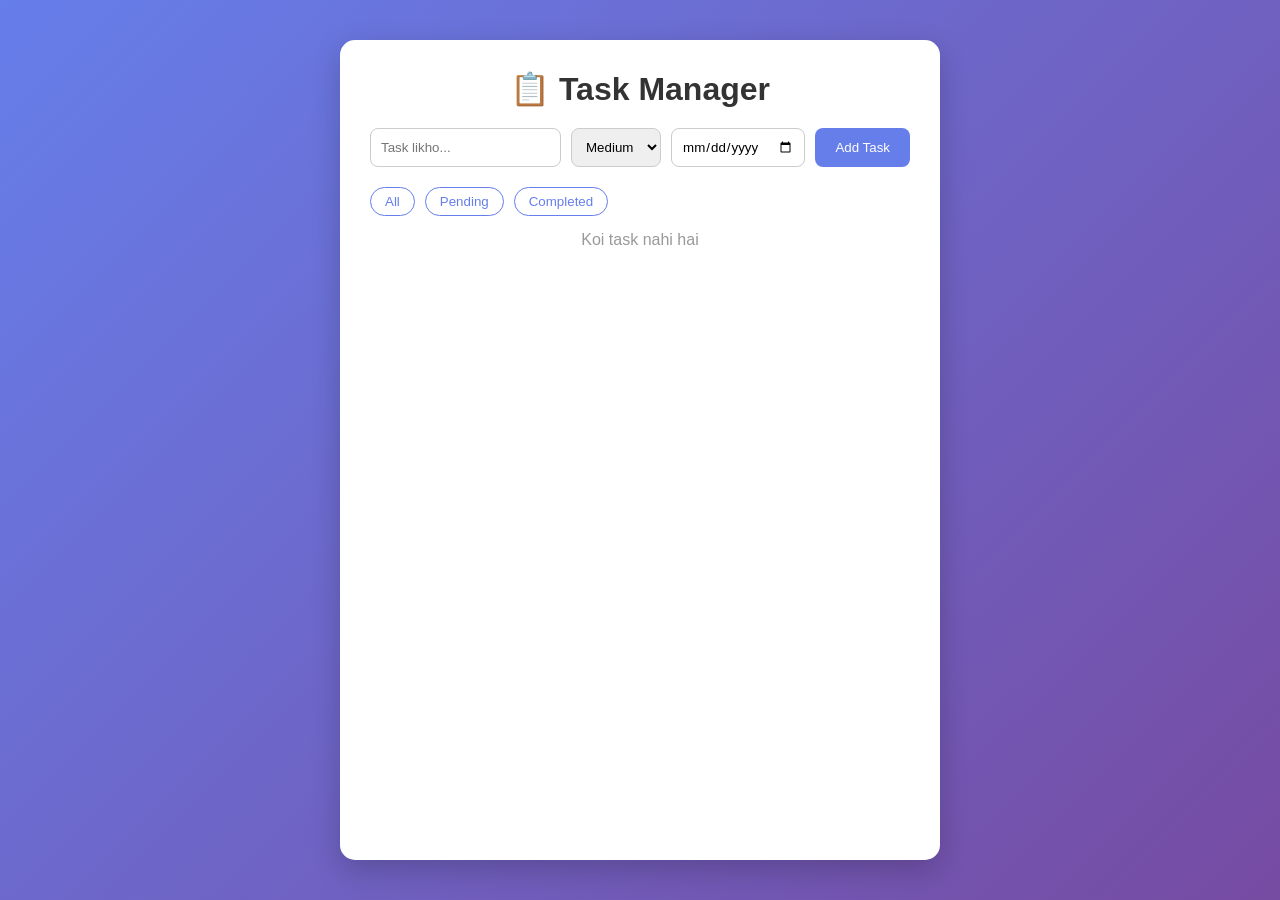
==== index.html @ 21b388f2 "Moved files to root for GitHub Pages" ====
<!DOCTYPE html>
<html lang="en">
<head>
  <meta charset="UTF-8" />
  <meta name="viewport" content="width=device-width, initial-scale=1.0"/>
  <title>Task Manager</title>
  <link rel="stylesheet" href="style.css" />
</head>
<body>
  <div class="container">
    <h1>📋 Task Manager</h1>

    <!-- Task add karne ka form -->
    <div class="task-form">
      <input type="text" id="taskInput" placeholder="Task likho..." />
      <select id="priority">
        <option value="low">Low</option>
        <option value="medium" selected>Medium</option>
        <option value="high">High</option>
      </select>
      <input type="date" id="deadline" />
      <button onclick="addTask()">Add Task</button>
    </div>

    <!-- Filter buttons -->
    <div class="filters">
      <button onclick="filterTasks('all')">All</button>
      <button onclick="filterTasks('pending')">Pending</button>
      <button onclick="filterTasks('completed')">Completed</button>
    </div>

    <!-- Task list yahan dikhegi -->
    <ul id="taskList"></ul>
  </div>

  <script src="script.js"></script>
</body>
</html>
---- style.css ----
* {
  margin: 0;
  padding: 0;
  box-sizing: border-box;
  font-family: 'Segoe UI', sans-serif;
}

body {
  background: linear-gradient(135deg, #667eea, #764ba2);
  min-height: 100vh;
  display: flex;
  justify-content: center;
  padding: 40px 20px;
}

.container {
  background: #fff;
  padding: 30px;
  border-radius: 15px;
  width: 100%;
  max-width: 600px;
  box-shadow: 0 10px 30px rgba(0,0,0,0.2);
}

h1 {
  text-align: center;
  margin-bottom: 20px;
  color: #333;
}

.task-form {
  display: flex;
  gap: 10px;
  flex-wrap: wrap;
  margin-bottom: 20px;
}

.task-form input,
.task-form select {
  padding: 10px;
  border: 1px solid #ccc;
  border-radius: 8px;
  flex: 1;
}

.task-form button {
  padding: 10px 20px;
  background: #667eea;
  color: white;
  border: none;
  border-radius: 8px;
  cursor: pointer;
}

.task-form button:hover {
  background: #5568d3;
}

.filters {
  display: flex;
  gap: 10px;
  margin-bottom: 15px;
}

.filters button {
  padding: 6px 14px;
  border: 1px solid #667eea;
  background: white;
  color: #667eea;
  border-radius: 20px;
  cursor: pointer;
}

.filters button:hover {
  background: #667eea;
  color: white;
}

#taskList {
  list-style: none;
}

#taskList li {
  display: flex;
  justify-content: space-between;
  align-items: center;
  padding: 12px;
  border-radius: 8px;
  background: #f4f4f8;
  margin-bottom: 10px;
  border-left: 5px solid #667eea;
}

#taskList li.completed {
  text-decoration: line-through;
  opacity: 0.6;
  border-left-color: green;
}

#taskList li.high { border-left-color: #e74c3c; }
#taskList li.medium { border-left-color: #f39c12; }
#taskList li.low { border-left-color: #2ecc71; }

.task-info {
  display: flex;
  flex-direction: column;
}

.task-info small {
  color: #777;
  font-size: 12px;
}

.task-actions button {
  margin-left: 5px;
  padding: 5px 10px;
  border: none;
  border-radius: 5px;
  cursor: pointer;
}

.complete-btn { background: #2ecc71; color: white; }
.delete-btn { background: #e74c3c; color: white; }
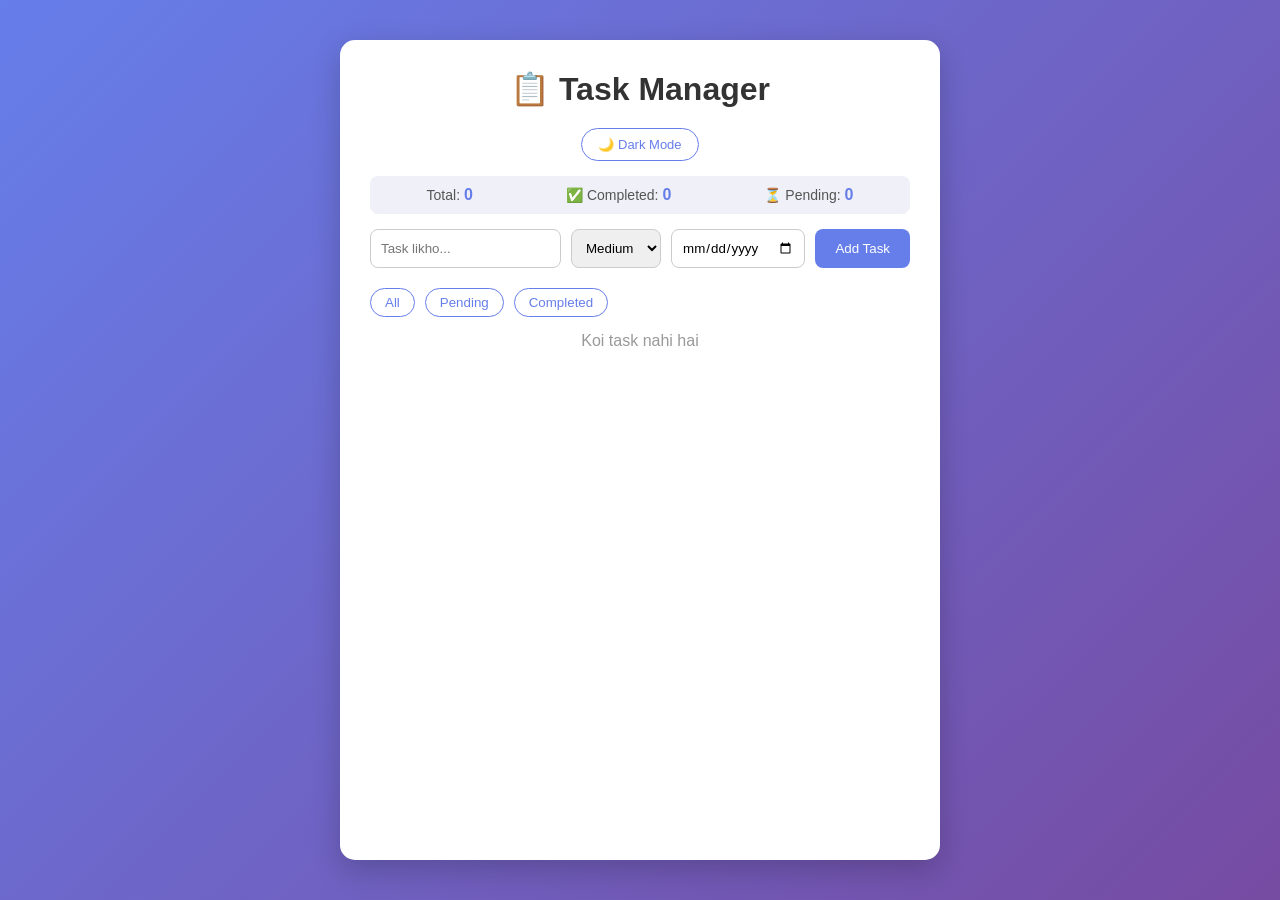
==== commit 18b350bf: "Added task counter, overdue highlight, and dark mode" ====
--- a/index.html
+++ b/index.html
@@ -9,7 +9,12 @@
 <body>
   <div class="container">
     <h1>📋 Task Manager</h1>
-
+    <button id="themeToggle" class="theme-btn" onclick="toggleTheme()">🌙 Dark Mode</button>
+    <div class="stats">
+  <span>Total: <b id="totalCount">0</b></span>
+  <span>✅ Completed: <b id="completedCount">0</b></span>
+  <span>⏳ Pending: <b id="pendingCount">0</b></span>
+</div>
     <!-- Task add karne ka form -->
     <div class="task-form">
       <input type="text" id="taskInput" placeholder="Task likho..." />
--- a/style.css
+++ b/style.css
@@ -120,4 +120,86 @@
 }
 
 .complete-btn { background: #2ecc71; color: white; }
-.delete-btn { background: #e74c3c; color: white; }+.delete-btn { background: #e74c3c; color: white; }
+.stats {
+  display: flex;
+  justify-content: space-around;
+  background: #f0f0f8;
+  padding: 10px;
+  border-radius: 8px;
+  margin-bottom: 15px;
+  font-size: 14px;
+  color: #555;
+}
+
+.stats b {
+  color: #667eea;
+  font-size: 16px;
+}
+#taskList li.overdue {
+  background: #ffe5e5;
+  border-left-color: #e74c3c !important;
+}
+
+#taskList li.overdue small {
+  color: #e74c3c;
+  font-weight: bold;
+}
+#taskList li.overdue {
+  background: #ffe5e5 !important;
+  border-left: 5px solid #e74c3c !important;
+}
+
+#taskList li.overdue span {
+  color: #c0392b !important;
+  font-weight: bold;
+}
+
+#taskList li.overdue small {
+  color: #e74c3c !important;
+  font-weight: bold;
+}
+.theme-btn {
+  display: block;
+  margin: 0 auto 15px;
+  padding: 8px 16px;
+  border: 1px solid #667eea;
+  background: white;
+  color: #667eea;
+  border-radius: 20px;
+  cursor: pointer;
+  font-size: 13px;
+}
+
+body.dark {
+  background: linear-gradient(135deg, #1a1a2e, #16213e);
+}
+
+body.dark .container {
+  background: #1e1e2f;
+  color: #eee;
+}
+
+body.dark h1 { color: #fff; }
+
+body.dark .task-form input,
+body.dark .task-form select {
+  background: #2a2a3e;
+  color: #eee;
+  border-color: #444;
+}
+
+body.dark #taskList li {
+  background: #2a2a3e;
+  color: #eee;
+}
+
+body.dark .stats {
+  background: #2a2a3e;
+  color: #ccc;
+}
+
+body.dark .filters button {
+  background: transparent;
+  color: #667eea;
+}
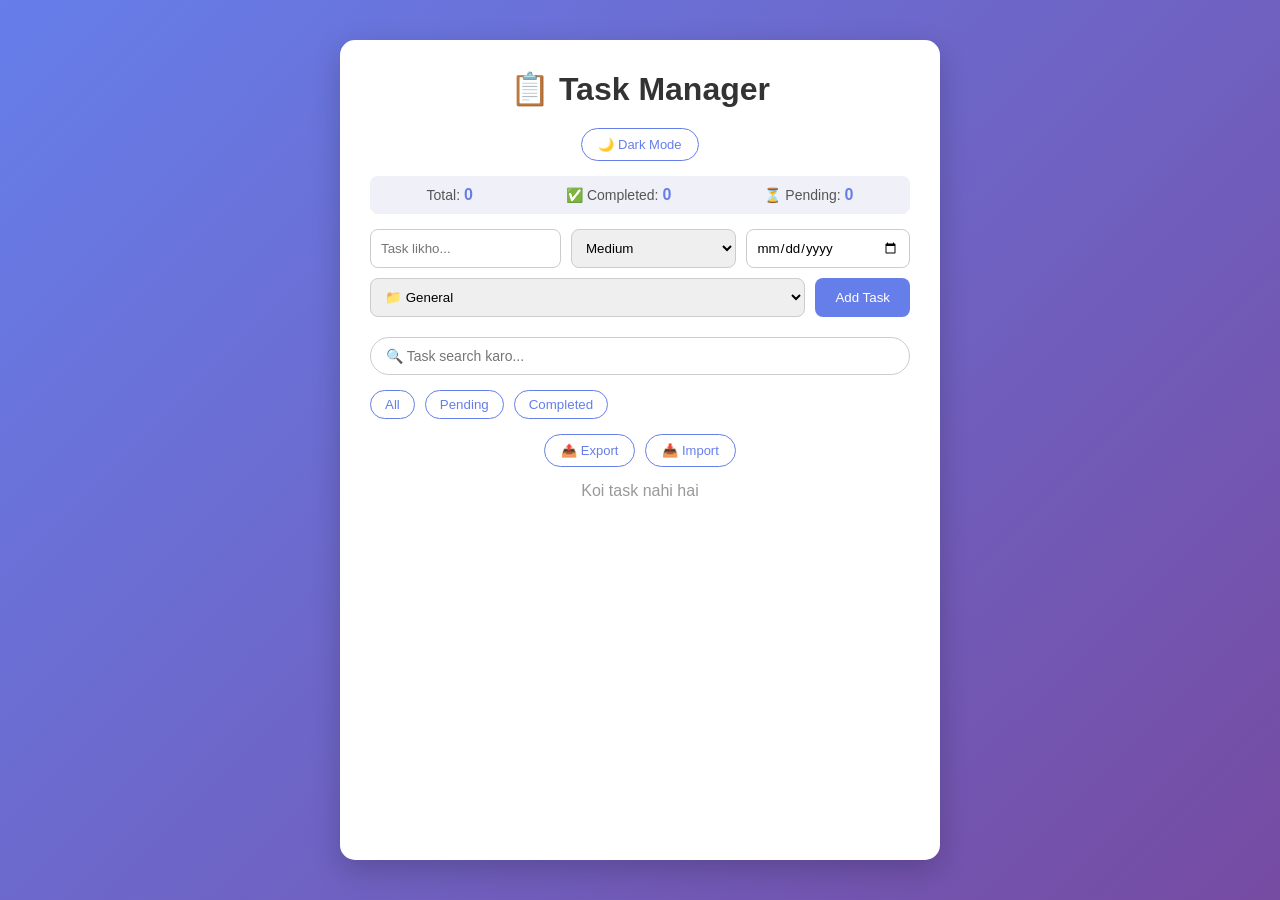
==== commit ea2cff1d: "Added search, export/import, animations, and categories" ====
--- a/index.html
+++ b/index.html
@@ -24,14 +24,28 @@
         <option value="high">High</option>
       </select>
       <input type="date" id="deadline" />
+      <select id="category">
+  <option value="general">📁 General</option>
+  <option value="work">💼 Work</option>
+  <option value="personal">🏠 Personal</option>
+  <option value="study">📚 Study</option>
+</select>
       <button onclick="addTask()">Add Task</button>
     </div>
-
+  <div class="search-box">
+  <input type="text" id="searchInput" placeholder="🔍 Task search karo..." oninput="searchTasks()" />
+</div>
     <!-- Filter buttons -->
     <div class="filters">
       <button onclick="filterTasks('all')">All</button>
       <button onclick="filterTasks('pending')">Pending</button>
       <button onclick="filterTasks('completed')">Completed</button>
+    </div>
+        <!-- Export / Import buttons -->
+    <div class="data-actions">
+      <button onclick="exportTasks()">📤 Export</button>
+      <button onclick="document.getElementById('importFile').click()">📥 Import</button>
+      <input type="file" id="importFile" accept=".json" style="display:none;" onchange="importTasks(event)" />
     </div>
 
     <!-- Task list yahan dikhegi -->
--- a/style.css
+++ b/style.css
@@ -203,3 +203,107 @@
   background: transparent;
   color: #667eea;
 }
+.search-box {
+  margin-bottom: 15px;
+}
+
+.search-box input {
+  width: 100%;
+  padding: 10px 15px;
+  border: 1px solid #ccc;
+  border-radius: 25px;
+  font-size: 14px;
+  outline: none;
+  transition: 0.3s;
+}
+
+.search-box input:focus {
+  border-color: #667eea;
+  box-shadow: 0 0 8px rgba(102, 126, 234, 0.3);
+}
+
+body.dark .search-box input {
+  background: #2a2a3e;
+  color: #eee;
+  border-color: #444;
+}
+.data-actions {
+  display: flex;
+  gap: 10px;
+  margin-bottom: 15px;
+  justify-content: center;
+}
+
+.data-actions button {
+  padding: 8px 16px;
+  border: 1px solid #667eea;
+  background: white;
+  color: #667eea;
+  border-radius: 20px;
+  cursor: pointer;
+  font-size: 13px;
+  transition: 0.3s;
+}
+
+.data-actions button:hover {
+  background: #667eea;
+  color: white;
+}
+
+body.dark .data-actions button {
+  background: transparent;
+  color: #667eea;
+}
+/* Task add hone pe fade-in */
+@keyframes fadeIn {
+  from { opacity: 0; transform: translateY(-10px); }
+  to { opacity: 1; transform: translateY(0); }
+}
+
+#taskList li {
+  animation: fadeIn 0.3s ease;
+  transition: 0.3s;
+}
+
+#taskList li:hover {
+  transform: translateX(5px);
+  box-shadow: 0 4px 12px rgba(0,0,0,0.1);
+}
+
+/* Buttons smooth */
+button {
+  transition: all 0.2s ease;
+}
+
+button:active {
+  transform: scale(0.95);
+}
+
+/* Task complete hone pe */
+#taskList li.completed {
+  animation: fadeIn 0.3s ease;
+}
+
+/* Container animation */
+.container {
+  animation: fadeIn 0.5s ease;
+}
+
+/* Delete button hover */
+.delete-btn:hover { background: #c0392b !important; }
+.edit-btn:hover { background: #2980b9 !important; }
+.complete-btn:hover { background: #27ae60 !important; }
+.category-tag {
+  display: inline-block;
+  padding: 2px 8px;
+  border-radius: 10px;
+  font-size: 11px;
+  margin-top: 4px;
+  font-weight: bold;
+  text-transform: capitalize;
+}
+
+.category-work { background: #3498db; color: white; }
+.category-personal { background: #e74c3c; color: white; }
+.category-study { background: #f39c12; color: white; }
+.category-general { background: #95a5a6; color: white; }
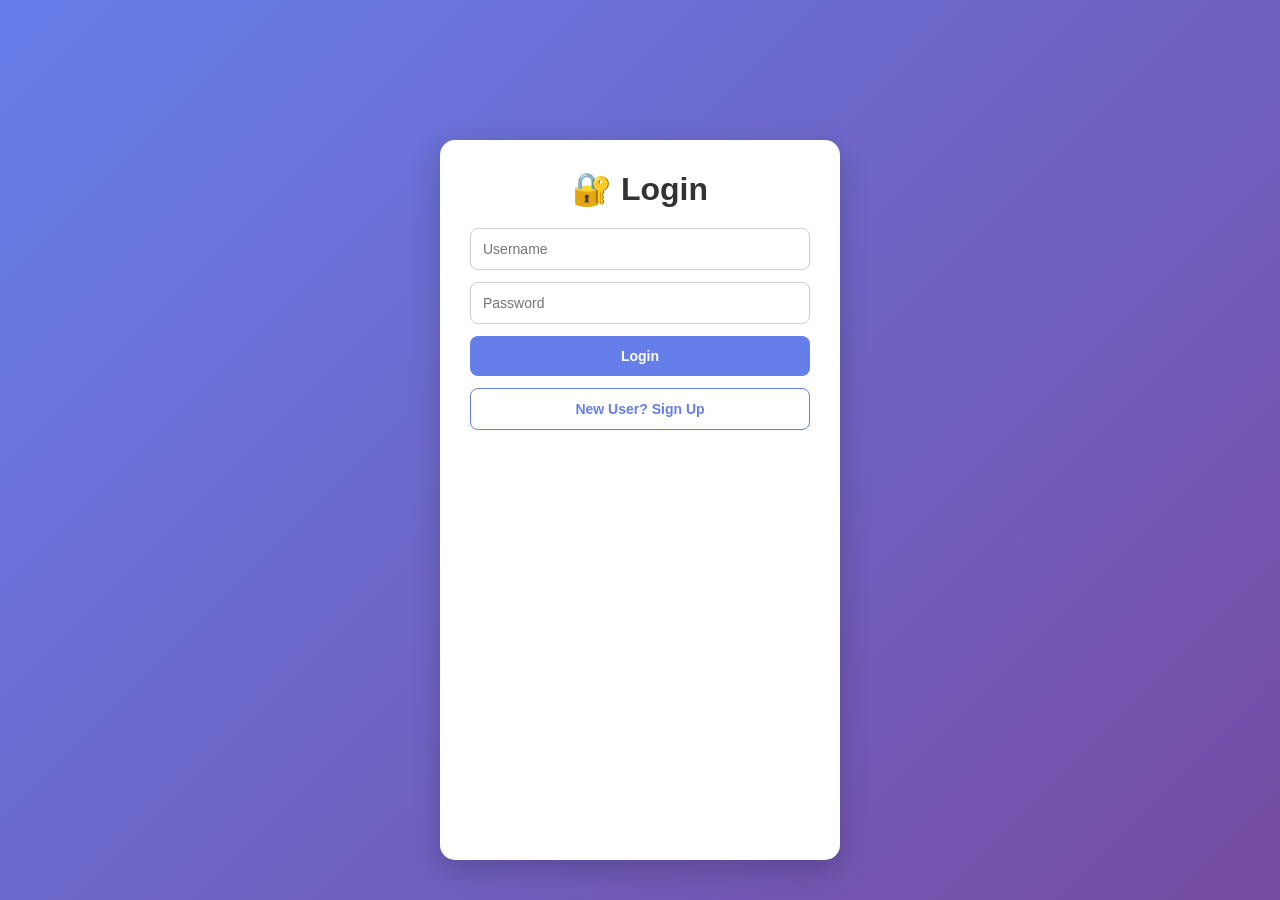
==== commit c7625722: "Added login system with signup and logout" ====
--- a/index.html
+++ b/index.html
@@ -7,8 +7,18 @@
   <link rel="stylesheet" href="style.css" />
 </head>
 <body>
+  <script>
+  // Agar user logged in nahi hai, toh login page pe bhejo
+  if (!localStorage.getItem('currentUser')) {
+    window.location.href = 'login.html';
+  }
+</script>
   <div class="container">
     <h1>📋 Task Manager</h1>
+    <div class="user-bar">
+  <span id="welcomeUser">👤 User</span>
+  <button onclick="logout()" class="logout-btn">🚪 Logout</button>
+</div>
     <button id="themeToggle" class="theme-btn" onclick="toggleTheme()">🌙 Dark Mode</button>
     <div class="stats">
   <span>Total: <b id="totalCount">0</b></span>
--- a/style.css
+++ b/style.css
@@ -306,4 +306,84 @@
 .category-work { background: #3498db; color: white; }
 .category-personal { background: #e74c3c; color: white; }
 .category-study { background: #f39c12; color: white; }
-.category-general { background: #95a5a6; color: white; }+.category-general { background: #95a5a6; color: white; }
+.login-container {
+  max-width: 400px;
+  margin-top: 100px;
+}
+
+.auth-form {
+  display: flex;
+  flex-direction: column;
+  gap: 12px;
+  margin-top: 20px;
+}
+
+.auth-form input {
+  padding: 12px;
+  border: 1px solid #ccc;
+  border-radius: 8px;
+  font-size: 14px;
+  outline: none;
+}
+
+.auth-form input:focus {
+  border-color: #667eea;
+}
+
+.auth-form button {
+  padding: 12px;
+  background: #667eea;
+  color: white;
+  border: none;
+  border-radius: 8px;
+  cursor: pointer;
+  font-size: 14px;
+  font-weight: bold;
+}
+
+.auth-form button:hover {
+  background: #5568d3;
+}
+
+.signup-btn {
+  background: white !important;
+  color: #667eea !important;
+  border: 1px solid #667eea !important;
+}
+
+#message {
+  text-align: center;
+  margin-top: 15px;
+  font-size: 14px;
+}
+
+body.dark .auth-form input {
+  background: #2a2a3e;
+  color: #eee;
+  border-color: #444;
+}
+.user-bar {
+  display: flex;
+  justify-content: space-between;
+  align-items: center;
+  background: #f0f0f8;
+  padding: 8px 15px;
+  border-radius: 8px;
+  margin-bottom: 15px;
+  font-size: 13px;
+}
+
+.logout-btn {
+  padding: 5px 12px;
+  background: #e74c3c;
+  color: white;
+  border: none;
+  border-radius: 15px;
+  cursor: pointer;
+  font-size: 12px;
+}
+
+.logout-btn:hover { background: #c0392b; }
+
+body.dark .user-bar { background: #2a2a3e; color: #eee; }
